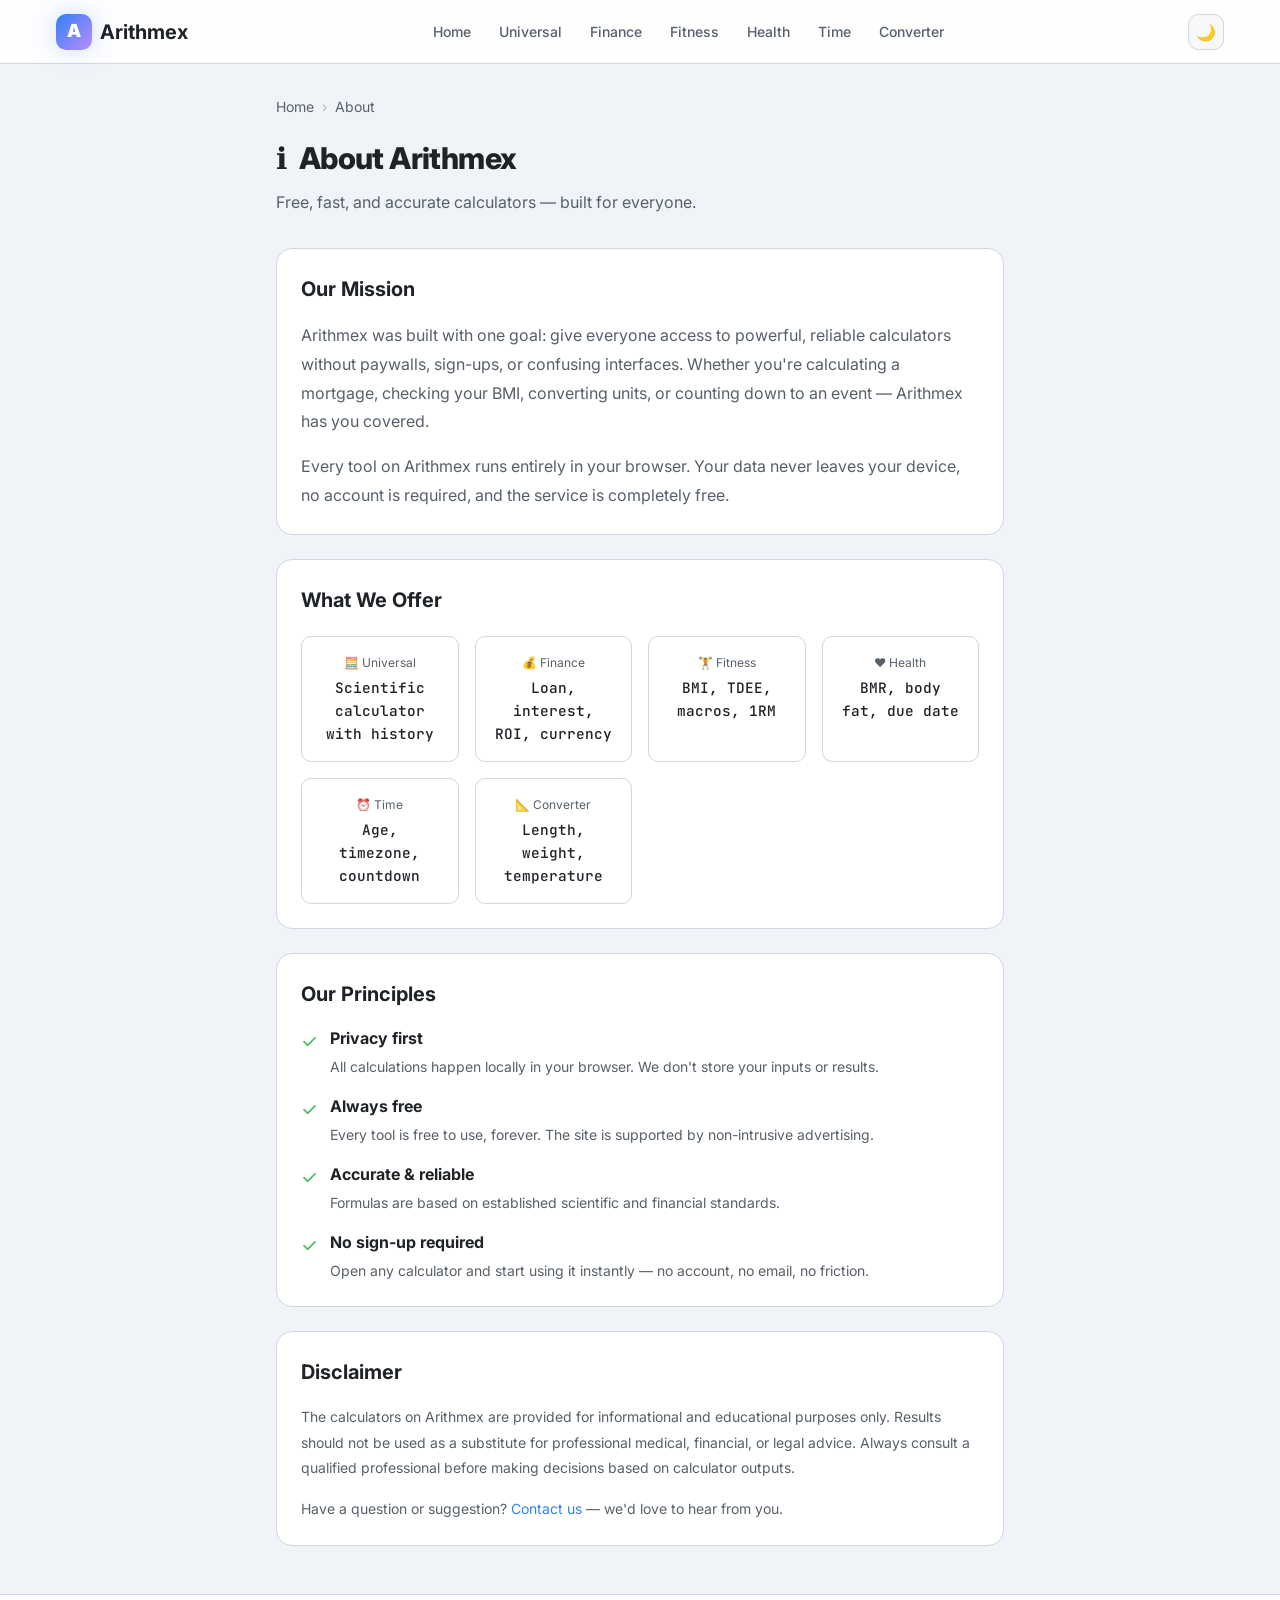
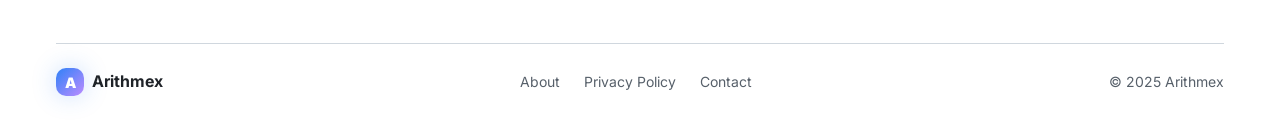
==== about.html @ 17177947 "Add About and Privacy Policy pages, update footer links and sitemap" ====
<!DOCTYPE html>
<html lang="en" data-theme="dark">
<head>
  <meta charset="UTF-8" />
  <meta name="viewport" content="width=device-width, initial-scale=1.0" />
  <title>About — Arithmex</title>
  <meta name="description" content="Arithmex provides free, fast, and accurate online calculators for finance, fitness, health, time and unit conversion. Learn more about our mission." />
  <link rel="canonical" href="https://arithmex.web.app/about" />
  <link rel="preconnect" href="https://fonts.googleapis.com" />
  <link rel="preconnect" href="https://fonts.gstatic.com" crossorigin />
  <link href="https://fonts.googleapis.com/css2?family=Inter:wght@400;500;600;700;800&family=JetBrains+Mono:wght@400;600;700&display=swap" rel="stylesheet" />
  <link rel="stylesheet" href="css/style.css" />
  <link rel="icon" type="image/svg+xml" href="/favicon.svg" />
  <!-- Google Analytics -->
  <script async src="https://www.googletagmanager.com/gtag/js?id=G-JW4KWN47VV"></script>
  <script>
    window.dataLayer = window.dataLayer || [];
    function gtag(){dataLayer.push(arguments);}
    gtag('js', new Date());
    gtag('config', 'G-JW4KWN47VV');
  </script>
  <script async src="https://pagead2.googlesyndication.com/pagead/js/adsbygoogle.js?client=ca-pub-7222025310513192" crossorigin="anonymous"></script>
</head>
<body>

  <header class="site-header">
    <div class="container header-inner">
      <a href="index.html" class="logo"><div class="logo-icon">A</div>Arithmex</a>
      <nav aria-label="Main navigation">
        <ul class="nav-links" id="navLinks">
          <li><a href="index.html">Home</a></li>
          <li><a href="calculators/universal-calculator.html">Universal</a></li>
          <li><a href="calculators/finance-calculator.html">Finance</a></li>
          <li><a href="calculators/fitness-calculator.html">Fitness</a></li>
          <li><a href="calculators/health-calculator.html">Health</a></li>
          <li><a href="calculators/time-calculator.html">Time</a></li>
          <li><a href="calculators/unit-converter.html">Converter</a></li>
        </ul>
      </nav>
      <div class="header-actions">
        <button class="theme-toggle" id="themeToggle" aria-label="Toggle theme"><span id="themeIcon">☀️</span></button>
        <button class="nav-toggle" id="navToggle" aria-label="Open menu" aria-expanded="false"><span></span><span></span><span></span></button>
      </div>
    </div>
  </header>

  <main class="calc-page">
    <div class="container" style="max-width:760px;">

      <div class="breadcrumb">
        <a href="index.html">Home</a><span class="breadcrumb-sep">›</span><span>About</span>
      </div>

      <div class="calc-page-header">
        <h1 class="page-title"><span>ℹ️</span> About Arithmex</h1>
        <p class="page-desc">Free, fast, and accurate calculators — built for everyone.</p>
      </div>

      <div class="panel" style="margin-bottom:1.5rem;">
        <div class="panel-body">
          <h2 style="font-size:1.25rem;font-weight:700;margin-bottom:1rem;">Our Mission</h2>
          <p style="color:var(--clr-text-muted);line-height:1.8;margin-bottom:1rem;">
            Arithmex was built with one goal: give everyone access to powerful, reliable calculators
            without paywalls, sign-ups, or confusing interfaces. Whether you're calculating a mortgage,
            checking your BMI, converting units, or counting down to an event — Arithmex has you covered.
          </p>
          <p style="color:var(--clr-text-muted);line-height:1.8;">
            Every tool on Arithmex runs entirely in your browser. Your data never leaves your device,
            no account is required, and the service is completely free.
          </p>
        </div>
      </div>

      <div class="panel" style="margin-bottom:1.5rem;">
        <div class="panel-body">
          <h2 style="font-size:1.25rem;font-weight:700;margin-bottom:1.25rem;">What We Offer</h2>
          <div class="result-grid">
            <div class="result-item">
              <div class="result-item-label">🧮 Universal</div>
              <div class="result-item-value" style="font-size:.9rem;font-weight:500;">Scientific calculator with history</div>
            </div>
            <div class="result-item">
              <div class="result-item-label">💰 Finance</div>
              <div class="result-item-value" style="font-size:.9rem;font-weight:500;">Loan, interest, ROI, currency</div>
            </div>
            <div class="result-item">
              <div class="result-item-label">🏋️ Fitness</div>
              <div class="result-item-value" style="font-size:.9rem;font-weight:500;">BMI, TDEE, macros, 1RM</div>
            </div>
            <div class="result-item">
              <div class="result-item-label">❤️ Health</div>
              <div class="result-item-value" style="font-size:.9rem;font-weight:500;">BMR, body fat, due date</div>
            </div>
            <div class="result-item">
              <div class="result-item-label">⏰ Time</div>
              <div class="result-item-value" style="font-size:.9rem;font-weight:500;">Age, timezone, countdown</div>
            </div>
            <div class="result-item">
              <div class="result-item-label">📐 Converter</div>
              <div class="result-item-value" style="font-size:.9rem;font-weight:500;">Length, weight, temperature</div>
            </div>
          </div>
        </div>
      </div>

      <div class="panel" style="margin-bottom:1.5rem;">
        <div class="panel-body">
          <h2 style="font-size:1.25rem;font-weight:700;margin-bottom:1rem;">Our Principles</h2>
          <ul style="list-style:none;display:flex;flex-direction:column;gap:1rem;">
            <li style="display:flex;gap:.75rem;align-items:flex-start;">
              <span style="color:var(--clr-accent);font-size:1.2rem;flex-shrink:0;">✓</span>
              <div>
                <strong>Privacy first</strong>
                <p style="color:var(--clr-text-muted);font-size:.875rem;margin-top:.25rem;">All calculations happen locally in your browser. We don't store your inputs or results.</p>
              </div>
            </li>
            <li style="display:flex;gap:.75rem;align-items:flex-start;">
              <span style="color:var(--clr-accent);font-size:1.2rem;flex-shrink:0;">✓</span>
              <div>
                <strong>Always free</strong>
                <p style="color:var(--clr-text-muted);font-size:.875rem;margin-top:.25rem;">Every tool is free to use, forever. The site is supported by non-intrusive advertising.</p>
              </div>
            </li>
            <li style="display:flex;gap:.75rem;align-items:flex-start;">
              <span style="color:var(--clr-accent);font-size:1.2rem;flex-shrink:0;">✓</span>
              <div>
                <strong>Accurate &amp; reliable</strong>
                <p style="color:var(--clr-text-muted);font-size:.875rem;margin-top:.25rem;">Formulas are based on established scientific and financial standards.</p>
              </div>
            </li>
            <li style="display:flex;gap:.75rem;align-items:flex-start;">
              <span style="color:var(--clr-accent);font-size:1.2rem;flex-shrink:0;">✓</span>
              <div>
                <strong>No sign-up required</strong>
                <p style="color:var(--clr-text-muted);font-size:.875rem;margin-top:.25rem;">Open any calculator and start using it instantly — no account, no email, no friction.</p>
              </div>
            </li>
          </ul>
        </div>
      </div>

      <div class="panel">
        <div class="panel-body">
          <h2 style="font-size:1.25rem;font-weight:700;margin-bottom:1rem;">Disclaimer</h2>
          <p style="color:var(--clr-text-muted);line-height:1.8;font-size:.875rem;">
            The calculators on Arithmex are provided for informational and educational purposes only.
            Results should not be used as a substitute for professional medical, financial, or legal advice.
            Always consult a qualified professional before making decisions based on calculator outputs.
          </p>
          <p style="color:var(--clr-text-muted);line-height:1.8;font-size:.875rem;margin-top:1rem;">
            Have a question or suggestion? <a href="contact.html">Contact us</a> — we'd love to hear from you.
          </p>
        </div>
      </div>

    </div>
  </main>

  <footer class="site-footer">
    <div class="container">
      <div class="footer-bottom">
        <a href="index.html" class="logo" style="font-size:1rem;"><div class="logo-icon" style="width:28px;height:28px;font-size:.9rem;">A</div>Arithmex</a>
        <div style="display:flex;gap:1.5rem;font-size:.875rem;color:var(--clr-text-muted);">
          <a href="about.html" style="color:var(--clr-text-muted);">About</a>
          <a href="privacy.html" style="color:var(--clr-text-muted);">Privacy Policy</a>
          <a href="contact.html" style="color:var(--clr-text-muted);">Contact</a>
        </div>
        <span class="text-muted text-sm">© 2025 Arithmex</span>
      </div>
    </div>
  </footer>

  <script src="js/main.js"></script>
</body>
</html>
---- css/style.css ----
/* ============================================================
   Arithmex — Main Stylesheet
   Design System: CSS Custom Properties + Mobile-First
   ============================================================ */

/* ── Reset & Base ── */
*, *::before, *::after { box-sizing: border-box; margin: 0; padding: 0; }

:root {
  /* Colors */
  --clr-bg:         #0d1117;
  --clr-surface:    #161b22;
  --clr-surface-2:  #21262d;
  --clr-border:     #30363d;
  --clr-text:       #e6edf3;
  --clr-text-muted: #8b949e;
  --clr-primary:    #2f81f7;
  --clr-primary-h:  #388bfd;
  --clr-accent:     #3fb950;
  --clr-warn:       #d29922;
  --clr-danger:     #f85149;
  --clr-purple:     #bc8cff;

  /* Typography */
  --font-base: 'Inter', system-ui, -apple-system, sans-serif;
  --font-mono: 'JetBrains Mono', 'Fira Code', monospace;
  --fs-xs:  0.75rem;
  --fs-sm:  0.875rem;
  --fs-md:  1rem;
  --fs-lg:  1.125rem;
  --fs-xl:  1.25rem;
  --fs-2xl: 1.5rem;
  --fs-3xl: 1.875rem;
  --fs-4xl: 2.25rem;
  --fs-5xl: 3rem;

  /* Spacing */
  --sp-1: 0.25rem; --sp-2: 0.5rem; --sp-3: 0.75rem;
  --sp-4: 1rem;    --sp-6: 1.5rem; --sp-8: 2rem;
  --sp-10: 2.5rem; --sp-12: 3rem;  --sp-16: 4rem;

  /* Radii */
  --r-sm: 6px; --r-md: 10px; --r-lg: 16px; --r-xl: 24px; --r-full: 9999px;

  /* Shadows */
  --shadow-sm: 0 1px 3px rgba(0,0,0,.4);
  --shadow-md: 0 4px 16px rgba(0,0,0,.5);
  --shadow-lg: 0 8px 32px rgba(0,0,0,.6);
  --shadow-glow: 0 0 24px rgba(47,129,247,.25);

  /* Transitions */
  --tr-fast: 150ms ease;
  --tr-base: 250ms ease;
  --tr-slow: 400ms ease;

  /* Layout */
  --max-w: 1200px;
  --header-h: 64px;
}

/* Light mode overrides */
[data-theme="light"] {
  --clr-bg:         #f0f4f8;
  --clr-surface:    #ffffff;
  --clr-surface-2:  #f6f8fa;
  --clr-border:     #d0d7de;
  --clr-text:       #1f2328;
  --clr-text-muted: #57606a;
  --shadow-sm: 0 1px 3px rgba(0,0,0,.12);
  --shadow-md: 0 4px 16px rgba(0,0,0,.12);
  --shadow-lg: 0 8px 32px rgba(0,0,0,.15);
}

html { scroll-behavior: smooth; font-size: 16px; }

body {
  font-family: var(--font-base);
  background: var(--clr-bg);
  color: var(--clr-text);
  line-height: 1.6;
  min-height: 100vh;
  display: flex;
  flex-direction: column;
  transition: background var(--tr-slow), color var(--tr-slow);
}

a { color: var(--clr-primary); text-decoration: none; transition: color var(--tr-fast); }
a:hover { color: var(--clr-primary-h); }

img { max-width: 100%; display: block; }
button { cursor: pointer; font-family: var(--font-base); border: none; }
input, select, textarea { font-family: var(--font-base); }


/* ── Scrollbar ── */
::-webkit-scrollbar { width: 6px; height: 6px; }
::-webkit-scrollbar-track { background: var(--clr-bg); }
::-webkit-scrollbar-thumb { background: var(--clr-border); border-radius: var(--r-full); }


/* ── Typography Utilities ── */
.text-muted    { color: var(--clr-text-muted); }
.text-primary  { color: var(--clr-primary); }
.text-accent   { color: var(--clr-accent); }
.text-danger   { color: var(--clr-danger); }
.text-center   { text-align: center; }
.text-sm       { font-size: var(--fs-sm); }
.font-mono     { font-family: var(--font-mono); }


/* ── Layout Utilities ── */
.container { width: 100%; max-width: var(--max-w); margin: 0 auto; padding: 0 var(--sp-4); }
.flex      { display: flex; }
.flex-col  { flex-direction: column; }
.items-center { align-items: center; }
.justify-between { justify-content: space-between; }
.gap-2  { gap: var(--sp-2); }
.gap-4  { gap: var(--sp-4); }
.gap-6  { gap: var(--sp-6); }
.grid   { display: grid; }


/* ════════════════════════════════════════
   HEADER / NAVIGATION
   ════════════════════════════════════════ */
.site-header {
  position: sticky;
  top: 0;
  z-index: 100;
  height: var(--header-h);
  background: rgba(13,17,23,.9);
  backdrop-filter: blur(12px);
  -webkit-backdrop-filter: blur(12px);
  border-bottom: 1px solid var(--clr-border);
  display: flex;
  align-items: center;
}

[data-theme="light"] .site-header {
  background: rgba(255,255,255,.9);
}

.header-inner {
  display: flex;
  align-items: center;
  justify-content: space-between;
  width: 100%;
}

.logo {
  display: flex;
  align-items: center;
  gap: var(--sp-2);
  font-size: var(--fs-xl);
  font-weight: 700;
  color: var(--clr-text);
  text-decoration: none;
}

.logo-icon {
  width: 36px;
  height: 36px;
  background: linear-gradient(135deg, var(--clr-primary), var(--clr-purple));
  border-radius: var(--r-md);
  display: flex;
  align-items: center;
  justify-content: center;
  font-size: var(--fs-lg);
  font-weight: 900;
  color: #fff;
  box-shadow: var(--shadow-glow);
}

.nav-links {
  display: flex;
  align-items: center;
  gap: var(--sp-1);
  list-style: none;
}

.nav-links a {
  color: var(--clr-text-muted);
  font-size: var(--fs-sm);
  font-weight: 500;
  padding: var(--sp-2) var(--sp-3);
  border-radius: var(--r-sm);
  transition: all var(--tr-fast);
}

.nav-links a:hover,
.nav-links a.active {
  color: var(--clr-text);
  background: var(--clr-surface-2);
}

.header-actions {
  display: flex;
  align-items: center;
  gap: var(--sp-2);
}

/* Theme toggle */
.theme-toggle {
  width: 36px;
  height: 36px;
  border-radius: var(--r-md);
  background: var(--clr-surface-2);
  border: 1px solid var(--clr-border);
  color: var(--clr-text-muted);
  font-size: var(--fs-md);
  display: flex;
  align-items: center;
  justify-content: center;
  transition: all var(--tr-fast);
}
.theme-toggle:hover { color: var(--clr-text); background: var(--clr-surface); }

/* Mobile hamburger */
.nav-toggle {
  display: none;
  flex-direction: column;
  gap: 5px;
  width: 36px;
  height: 36px;
  align-items: center;
  justify-content: center;
  background: var(--clr-surface-2);
  border: 1px solid var(--clr-border);
  border-radius: var(--r-md);
}
.nav-toggle span {
  display: block;
  width: 18px;
  height: 2px;
  background: var(--clr-text-muted);
  border-radius: 2px;
  transition: all var(--tr-base);
}
.nav-toggle.open span:nth-child(1) { transform: translateY(7px) rotate(45deg); }
.nav-toggle.open span:nth-child(2) { opacity: 0; }
.nav-toggle.open span:nth-child(3) { transform: translateY(-7px) rotate(-45deg); }

@media (max-width: 768px) {
  .nav-toggle { display: flex; }
  .nav-links {
    display: none;
    position: absolute;
    top: var(--header-h);
    left: 0; right: 0;
    background: var(--clr-surface);
    border-bottom: 1px solid var(--clr-border);
    flex-direction: column;
    padding: var(--sp-4);
    gap: var(--sp-1);
    box-shadow: var(--shadow-md);
  }
  .nav-links.open { display: flex; }
  .nav-links a { width: 100%; padding: var(--sp-3) var(--sp-4); }
}


/* ════════════════════════════════════════
   HERO SECTION
   ════════════════════════════════════════ */
.hero {
  padding: var(--sp-16) 0 var(--sp-12);
  text-align: center;
  position: relative;
  overflow: hidden;
}

.hero::before {
  content: '';
  position: absolute;
  inset: 0;
  background: radial-gradient(ellipse 80% 60% at 50% 0%, rgba(47,129,247,.15) 0%, transparent 70%);
  pointer-events: none;
}

.hero-badge {
  display: inline-flex;
  align-items: center;
  gap: var(--sp-2);
  background: rgba(47,129,247,.1);
  border: 1px solid rgba(47,129,247,.3);
  color: var(--clr-primary);
  font-size: var(--fs-xs);
  font-weight: 600;
  letter-spacing: .06em;
  text-transform: uppercase;
  padding: var(--sp-1) var(--sp-3);
  border-radius: var(--r-full);
  margin-bottom: var(--sp-6);
}

.hero h1 {
  font-size: clamp(var(--fs-3xl), 6vw, var(--fs-5xl));
  font-weight: 800;
  line-height: 1.1;
  letter-spacing: -.02em;
  margin-bottom: var(--sp-6);
}

.hero h1 .gradient-text {
  background: linear-gradient(135deg, var(--clr-primary) 0%, var(--clr-purple) 100%);
  -webkit-background-clip: text;
  -webkit-text-fill-color: transparent;
  background-clip: text;
}

.hero p {
  font-size: var(--fs-lg);
  color: var(--clr-text-muted);
  max-width: 560px;
  margin: 0 auto var(--sp-8);
  line-height: 1.7;
}

.hero-actions {
  display: flex;
  gap: var(--sp-3);
  justify-content: center;
  flex-wrap: wrap;
}

.hero-stats {
  display: flex;
  gap: var(--sp-8);
  justify-content: center;
  margin-top: var(--sp-12);
  flex-wrap: wrap;
}

.hero-stat {
  text-align: center;
}

.hero-stat-num {
  font-size: var(--fs-3xl);
  font-weight: 800;
  color: var(--clr-primary);
  display: block;
}

.hero-stat-label {
  font-size: var(--fs-sm);
  color: var(--clr-text-muted);
}


/* ════════════════════════════════════════
   BUTTONS
   ════════════════════════════════════════ */
.btn {
  display: inline-flex;
  align-items: center;
  gap: var(--sp-2);
  padding: var(--sp-3) var(--sp-6);
  border-radius: var(--r-md);
  font-size: var(--fs-sm);
  font-weight: 600;
  transition: all var(--tr-fast);
  border: 1px solid transparent;
  white-space: nowrap;
}

.btn-primary {
  background: var(--clr-primary);
  color: #fff;
  box-shadow: 0 0 20px rgba(47,129,247,.3);
}
.btn-primary:hover {
  background: var(--clr-primary-h);
  color: #fff;
  box-shadow: 0 0 28px rgba(47,129,247,.5);
  transform: translateY(-1px);
}

.btn-outline {
  background: transparent;
  border-color: var(--clr-border);
  color: var(--clr-text);
}
.btn-outline:hover {
  background: var(--clr-surface-2);
  border-color: var(--clr-text-muted);
  color: var(--clr-text);
}

.btn-sm {
  padding: var(--sp-2) var(--sp-4);
  font-size: var(--fs-xs);
}

.btn-lg {
  padding: var(--sp-4) var(--sp-8);
  font-size: var(--fs-md);
}

.btn-danger {
  background: var(--clr-danger);
  color: #fff;
}
.btn-danger:hover { opacity: .85; }

.btn-accent {
  background: var(--clr-accent);
  color: #000;
}
.btn-accent:hover { opacity: .85; }


/* ════════════════════════════════════════
   CARD GRID
   ════════════════════════════════════════ */
.section {
  padding: var(--sp-12) 0;
}

.section-title {
  font-size: var(--fs-2xl);
  font-weight: 700;
  margin-bottom: var(--sp-2);
}

.section-subtitle {
  color: var(--clr-text-muted);
  margin-bottom: var(--sp-8);
}

.card-grid {
  display: grid;
  grid-template-columns: repeat(auto-fill, minmax(280px, 1fr));
  gap: var(--sp-6);
}

.calc-card {
  background: var(--clr-surface);
  border: 1px solid var(--clr-border);
  border-radius: var(--r-lg);
  padding: var(--sp-6);
  display: flex;
  flex-direction: column;
  gap: var(--sp-4);
  transition: all var(--tr-base);
  text-decoration: none;
  color: var(--clr-text);
  position: relative;
  overflow: hidden;
}

.calc-card::before {
  content: '';
  position: absolute;
  inset: 0;
  opacity: 0;
  transition: opacity var(--tr-base);
  border-radius: var(--r-lg);
}

.calc-card:hover {
  border-color: var(--clr-primary);
  transform: translateY(-4px);
  box-shadow: var(--shadow-lg), 0 0 30px rgba(47,129,247,.15);
  color: var(--clr-text);
}

.card-icon {
  width: 52px;
  height: 52px;
  border-radius: var(--r-md);
  display: flex;
  align-items: center;
  justify-content: center;
  font-size: 1.5rem;
  flex-shrink: 0;
}

.card-icon.blue   { background: rgba(47,129,247,.15);  color: var(--clr-primary); }
.card-icon.green  { background: rgba(63,185,80,.15);   color: var(--clr-accent); }
.card-icon.purple { background: rgba(188,140,255,.15); color: var(--clr-purple); }
.card-icon.orange { background: rgba(210,153,34,.15);  color: var(--clr-warn); }
.card-icon.red    { background: rgba(248,81,73,.15);   color: var(--clr-danger); }
.card-icon.cyan   { background: rgba(88,212,255,.15);  color: #58d4ff; }

.card-body { flex: 1; }
.card-title { font-size: var(--fs-lg); font-weight: 700; margin-bottom: var(--sp-2); }
.card-desc  { font-size: var(--fs-sm); color: var(--clr-text-muted); line-height: 1.6; }

.card-tags {
  display: flex;
  gap: var(--sp-2);
  flex-wrap: wrap;
}

.tag {
  font-size: var(--fs-xs);
  padding: 2px var(--sp-2);
  border-radius: var(--r-full);
  background: var(--clr-surface-2);
  color: var(--clr-text-muted);
  border: 1px solid var(--clr-border);
}

.card-arrow {
  align-self: flex-end;
  color: var(--clr-text-muted);
  font-size: 1.2rem;
  transition: transform var(--tr-fast);
}
.calc-card:hover .card-arrow { transform: translateX(4px); color: var(--clr-primary); }


/* ════════════════════════════════════════
   CALCULATOR PAGE LAYOUT
   ════════════════════════════════════════ */
.calc-page {
  flex: 1;
  padding: var(--sp-8) 0 var(--sp-12);
}

.calc-page-header {
  margin-bottom: var(--sp-8);
}

.breadcrumb {
  display: flex;
  align-items: center;
  gap: var(--sp-2);
  font-size: var(--fs-sm);
  color: var(--clr-text-muted);
  margin-bottom: var(--sp-4);
}
.breadcrumb a { color: var(--clr-text-muted); }
.breadcrumb a:hover { color: var(--clr-primary); }
.breadcrumb-sep { opacity: .4; }

.page-title {
  font-size: var(--fs-3xl);
  font-weight: 800;
  letter-spacing: -.02em;
  display: flex;
  align-items: center;
  gap: var(--sp-3);
}

.page-desc {
  color: var(--clr-text-muted);
  margin-top: var(--sp-2);
  font-size: var(--fs-md);
}

/* Two-column calc layout */
.calc-layout {
  display: grid;
  grid-template-columns: 1fr 320px;
  gap: var(--sp-6);
  align-items: start;
}

@media (max-width: 1024px) {
  .calc-layout { grid-template-columns: 1fr; }
}

.calc-main { display: flex; flex-direction: column; gap: var(--sp-6); }
.calc-sidebar { display: flex; flex-direction: column; gap: var(--sp-4); }


/* ════════════════════════════════════════
   CALCULATOR PANELS / TABS
   ════════════════════════════════════════ */
.panel {
  background: var(--clr-surface);
  border: 1px solid var(--clr-border);
  border-radius: var(--r-lg);
  overflow: hidden;
}

.panel-header {
  padding: var(--sp-4) var(--sp-6);
  border-bottom: 1px solid var(--clr-border);
  display: flex;
  align-items: center;
  justify-content: space-between;
}

.panel-title {
  font-size: var(--fs-md);
  font-weight: 600;
}

.panel-body { padding: var(--sp-6); }

/* Tabs */
.tabs {
  display: flex;
  border-bottom: 1px solid var(--clr-border);
  overflow-x: auto;
  scrollbar-width: none;
}
.tabs::-webkit-scrollbar { display: none; }

.tab-btn {
  padding: var(--sp-3) var(--sp-4);
  font-size: var(--fs-sm);
  font-weight: 500;
  color: var(--clr-text-muted);
  background: transparent;
  border: none;
  border-bottom: 2px solid transparent;
  white-space: nowrap;
  transition: all var(--tr-fast);
  flex-shrink: 0;
}
.tab-btn:hover { color: var(--clr-text); background: var(--clr-surface-2); }
.tab-btn.active { color: var(--clr-primary); border-bottom-color: var(--clr-primary); }

.tab-pane { display: none; padding: var(--sp-6); }
.tab-pane.active { display: block; }


/* ════════════════════════════════════════
   FORM CONTROLS
   ════════════════════════════════════════ */
.form-group {
  display: flex;
  flex-direction: column;
  gap: var(--sp-2);
  margin-bottom: var(--sp-4);
}

.form-label {
  font-size: var(--fs-sm);
  font-weight: 500;
  color: var(--clr-text-muted);
}

.form-row {
  display: grid;
  grid-template-columns: 1fr 1fr;
  gap: var(--sp-4);
}

@media (max-width: 500px) { .form-row { grid-template-columns: 1fr; } }

.form-control {
  width: 100%;
  padding: var(--sp-3) var(--sp-4);
  background: var(--clr-surface-2);
  border: 1px solid var(--clr-border);
  border-radius: var(--r-md);
  color: var(--clr-text);
  font-size: var(--fs-md);
  transition: border-color var(--tr-fast), box-shadow var(--tr-fast);
  outline: none;
}

.form-control:focus {
  border-color: var(--clr-primary);
  box-shadow: 0 0 0 3px rgba(47,129,247,.15);
}

.form-control::placeholder { color: var(--clr-text-muted); opacity: .6; }

select.form-control {
  cursor: pointer;
  appearance: none;
  background-image: url("data:image/svg+xml,%3Csvg xmlns='http://www.w3.org/2000/svg' width='12' height='8' viewBox='0 0 12 8'%3E%3Cpath fill='%238b949e' d='M1 1l5 5 5-5'/%3E%3C/svg%3E");
  background-repeat: no-repeat;
  background-position: right 12px center;
  padding-right: 36px;
}

.input-group {
  display: flex;
  align-items: stretch;
}

.input-group .form-control { border-radius: var(--r-md) 0 0 var(--r-md); border-right: none; }
.input-addon {
  padding: var(--sp-3) var(--sp-3);
  background: var(--clr-surface-2);
  border: 1px solid var(--clr-border);
  border-left: none;
  border-radius: 0 var(--r-md) var(--r-md) 0;
  color: var(--clr-text-muted);
  font-size: var(--fs-sm);
  display: flex;
  align-items: center;
  white-space: nowrap;
}

.radio-group {
  display: flex;
  gap: var(--sp-2);
  flex-wrap: wrap;
}

.radio-btn {
  flex: 1;
  min-width: 80px;
}

.radio-btn input { display: none; }

.radio-btn label {
  display: block;
  text-align: center;
  padding: var(--sp-2) var(--sp-3);
  border: 1px solid var(--clr-border);
  border-radius: var(--r-md);
  font-size: var(--fs-sm);
  cursor: pointer;
  color: var(--clr-text-muted);
  transition: all var(--tr-fast);
}

.radio-btn input:checked + label {
  background: var(--clr-primary);
  border-color: var(--clr-primary);
  color: #fff;
}

.radio-btn label:hover {
  border-color: var(--clr-primary);
  color: var(--clr-text);
}


/* ════════════════════════════════════════
   RESULT BOX
   ════════════════════════════════════════ */
.result-box {
  background: var(--clr-surface-2);
  border: 1px solid var(--clr-border);
  border-radius: var(--r-md);
  padding: var(--sp-4) var(--sp-6);
  margin-top: var(--sp-4);
}

.result-box.success { border-color: var(--clr-accent); background: rgba(63,185,80,.08); }
.result-box.warn    { border-color: var(--clr-warn);   background: rgba(210,153,34,.08); }
.result-box.danger  { border-color: var(--clr-danger); background: rgba(248,81,73,.08); }
.result-box.info    { border-color: var(--clr-primary); background: rgba(47,129,247,.08); }

.result-label {
  font-size: var(--fs-xs);
  text-transform: uppercase;
  letter-spacing: .08em;
  color: var(--clr-text-muted);
  font-weight: 600;
  margin-bottom: var(--sp-1);
}

.result-value {
  font-size: var(--fs-2xl);
  font-weight: 800;
  font-family: var(--font-mono);
  color: var(--clr-text);
  word-break: break-all;
}

.result-value.large { font-size: var(--fs-3xl); }

.result-note {
  font-size: var(--fs-sm);
  color: var(--clr-text-muted);
  margin-top: var(--sp-1);
}

.result-grid {
  display: grid;
  grid-template-columns: repeat(auto-fit, minmax(140px, 1fr));
  gap: var(--sp-4);
  margin-top: var(--sp-4);
}

.result-item {
  background: var(--clr-surface);
  border: 1px solid var(--clr-border);
  border-radius: var(--r-md);
  padding: var(--sp-4);
  text-align: center;
}

.result-item-label { font-size: var(--fs-xs); color: var(--clr-text-muted); margin-bottom: var(--sp-1); }
.result-item-value { font-size: var(--fs-xl); font-weight: 700; font-family: var(--font-mono); }


/* ════════════════════════════════════════
   UNIVERSAL CALCULATOR
   ════════════════════════════════════════ */
.calc-display {
  background: var(--clr-surface-2);
  border-radius: var(--r-md);
  padding: var(--sp-4) var(--sp-6);
  margin-bottom: var(--sp-4);
  text-align: right;
  min-height: 100px;
  display: flex;
  flex-direction: column;
  justify-content: flex-end;
}

.calc-expr {
  font-size: var(--fs-sm);
  color: var(--clr-text-muted);
  font-family: var(--font-mono);
  min-height: 20px;
  word-break: break-all;
}

.calc-result {
  font-size: var(--fs-4xl);
  font-weight: 700;
  font-family: var(--font-mono);
  word-break: break-all;
  transition: font-size var(--tr-fast);
}

.calc-buttons {
  display: grid;
  grid-template-columns: repeat(4, 1fr);
  gap: var(--sp-2);
}

.calc-btn {
  padding: var(--sp-4);
  border-radius: var(--r-md);
  font-size: var(--fs-lg);
  font-weight: 600;
  font-family: var(--font-mono);
  background: var(--clr-surface-2);
  border: 1px solid var(--clr-border);
  color: var(--clr-text);
  transition: all var(--tr-fast);
  user-select: none;
  touch-action: manipulation;
}

.calc-btn:hover  { background: var(--clr-surface); border-color: var(--clr-text-muted); }
.calc-btn:active { transform: scale(.95); }
.calc-btn.op     { color: var(--clr-primary); }
.calc-btn.fn     { color: var(--clr-purple); font-size: var(--fs-sm); }
.calc-btn.eq     { background: var(--clr-primary); border-color: var(--clr-primary); color: #fff; }
.calc-btn.eq:hover { background: var(--clr-primary-h); }
.calc-btn.clr    { color: var(--clr-danger); }
.calc-btn.span-2 { grid-column: span 2; }


/* ════════════════════════════════════════
   HISTORY LIST
   ════════════════════════════════════════ */
.history-list {
  list-style: none;
  display: flex;
  flex-direction: column;
  gap: var(--sp-2);
  max-height: 240px;
  overflow-y: auto;
}

.history-item {
  display: flex;
  justify-content: space-between;
  align-items: center;
  padding: var(--sp-3) var(--sp-4);
  background: var(--clr-surface-2);
  border-radius: var(--r-md);
  border: 1px solid var(--clr-border);
  font-size: var(--fs-sm);
  gap: var(--sp-3);
  cursor: pointer;
  transition: border-color var(--tr-fast);
}
.history-item:hover { border-color: var(--clr-primary); }

.history-expr { color: var(--clr-text-muted); font-family: var(--font-mono); flex: 1; truncate: ellipsis; overflow: hidden; white-space: nowrap; }
.history-val  { font-family: var(--font-mono); font-weight: 600; color: var(--clr-primary); white-space: nowrap; }

.empty-state {
  text-align: center;
  padding: var(--sp-8);
  color: var(--clr-text-muted);
  font-size: var(--fs-sm);
}


/* ════════════════════════════════════════
   UNIT CONVERTER
   ════════════════════════════════════════ */
.converter-row {
  display: grid;
  grid-template-columns: 1fr auto 1fr;
  gap: var(--sp-4);
  align-items: end;
}

@media (max-width: 500px) {
  .converter-row { grid-template-columns: 1fr; }
  .swap-btn { justify-self: center; }
}

.swap-btn {
  width: 40px;
  height: 40px;
  border-radius: var(--r-full);
  background: var(--clr-surface-2);
  border: 1px solid var(--clr-border);
  color: var(--clr-text-muted);
  font-size: 1.2rem;
  display: flex;
  align-items: center;
  justify-content: center;
  transition: all var(--tr-fast);
  flex-shrink: 0;
}
.swap-btn:hover { color: var(--clr-primary); border-color: var(--clr-primary); transform: rotate(180deg); }


/* ════════════════════════════════════════
   AD SPACES
   ════════════════════════════════════════ */
.ad-space {
  background: var(--clr-surface);
  border: 1px dashed var(--clr-border);
  border-radius: var(--r-md);
  display: flex;
  align-items: center;
  justify-content: center;
  color: var(--clr-text-muted);
  font-size: var(--fs-xs);
  text-align: center;
  flex-direction: column;
  gap: var(--sp-2);
  opacity: .5;
}

.ad-space-leaderboard { height: 90px; width: 100%; margin-bottom: var(--sp-6); }
.ad-space-rectangle   { height: 250px; width: 100%; }
.ad-space-sidebar     { min-height: 300px; width: 100%; }

.ad-label { font-weight: 600; font-size: var(--fs-xs); text-transform: uppercase; letter-spacing: .08em; }


/* ════════════════════════════════════════
   FOOTER
   ════════════════════════════════════════ */
.site-footer {
  background: var(--clr-surface);
  border-top: 1px solid var(--clr-border);
  padding: var(--sp-12) 0 var(--sp-6);
  margin-top: auto;
}

.footer-grid {
  display: grid;
  grid-template-columns: 2fr 1fr 1fr 1fr;
  gap: var(--sp-8);
  margin-bottom: var(--sp-10);
}

@media (max-width: 768px) {
  .footer-grid { grid-template-columns: 1fr 1fr; }
}
@media (max-width: 480px) {
  .footer-grid { grid-template-columns: 1fr; }
}

.footer-brand p {
  font-size: var(--fs-sm);
  color: var(--clr-text-muted);
  margin-top: var(--sp-3);
  line-height: 1.7;
  max-width: 260px;
}

.footer-col-title {
  font-size: var(--fs-sm);
  font-weight: 700;
  margin-bottom: var(--sp-4);
  color: var(--clr-text);
}

.footer-links {
  list-style: none;
  display: flex;
  flex-direction: column;
  gap: var(--sp-2);
}

.footer-links a {
  font-size: var(--fs-sm);
  color: var(--clr-text-muted);
  transition: color var(--tr-fast);
}
.footer-links a:hover { color: var(--clr-primary); }

.footer-bottom {
  display: flex;
  align-items: center;
  justify-content: space-between;
  padding-top: var(--sp-6);
  border-top: 1px solid var(--clr-border);
  font-size: var(--fs-sm);
  color: var(--clr-text-muted);
  flex-wrap: wrap;
  gap: var(--sp-4);
}


/* ════════════════════════════════════════
   MISC / UTILITIES
   ════════════════════════════════════════ */
.divider {
  border: none;
  border-top: 1px solid var(--clr-border);
  margin: var(--sp-6) 0;
}

.badge {
  display: inline-flex;
  align-items: center;
  padding: 2px var(--sp-2);
  border-radius: var(--r-full);
  font-size: var(--fs-xs);
  font-weight: 600;
}
.badge-blue   { background: rgba(47,129,247,.15); color: var(--clr-primary); }
.badge-green  { background: rgba(63,185,80,.15);  color: var(--clr-accent); }
.badge-red    { background: rgba(248,81,73,.15);  color: var(--clr-danger); }
.badge-orange { background: rgba(210,153,34,.15); color: var(--clr-warn); }

.progress-bar {
  height: 8px;
  background: var(--clr-surface-2);
  border-radius: var(--r-full);
  overflow: hidden;
}
.progress-fill {
  height: 100%;
  background: linear-gradient(90deg, var(--clr-primary), var(--clr-purple));
  border-radius: var(--r-full);
  transition: width .5s ease;
}

.copy-btn {
  padding: var(--sp-1) var(--sp-3);
  background: var(--clr-surface-2);
  border: 1px solid var(--clr-border);
  border-radius: var(--r-sm);
  color: var(--clr-text-muted);
  font-size: var(--fs-xs);
  transition: all var(--tr-fast);
  cursor: pointer;
  display: inline-flex;
  align-items: center;
  gap: var(--sp-1);
}
.copy-btn:hover { color: var(--clr-primary); border-color: var(--clr-primary); }
.copy-btn.copied { color: var(--clr-accent); border-color: var(--clr-accent); }

.tooltip-wrap { position: relative; display: inline-flex; }
.tooltip {
  position: absolute;
  bottom: calc(100% + 6px);
  left: 50%;
  transform: translateX(-50%);
  background: var(--clr-surface-2);
  border: 1px solid var(--clr-border);
  border-radius: var(--r-sm);
  padding: var(--sp-1) var(--sp-3);
  font-size: var(--fs-xs);
  white-space: nowrap;
  pointer-events: none;
  opacity: 0;
  transition: opacity var(--tr-fast);
}
.tooltip-wrap:hover .tooltip { opacity: 1; }

.hidden { display: none !important; }
.sr-only { position: absolute; width: 1px; height: 1px; overflow: hidden; clip: rect(0,0,0,0); }

/* Print styles */
@media print {
  .site-header, .site-footer, .ad-space, .calc-sidebar { display: none !important; }
  .calc-layout { grid-template-columns: 1fr !important; }
  body { background: #fff; color: #000; }
}

/* Animations */
@keyframes fadeIn   { from { opacity: 0; transform: translateY(8px); } to { opacity: 1; transform: none; } }
@keyframes slideIn  { from { opacity: 0; transform: translateX(-8px); } to { opacity: 1; transform: none; } }
@keyframes pulse    { 0%,100% { opacity: 1; } 50% { opacity: .5; } }
@keyframes spin     { from { transform: rotate(0deg); } to { transform: rotate(360deg); } }

.animate-fade  { animation: fadeIn .3s ease both; }
.animate-slide { animation: slideIn .3s ease both; }

/* Countdown display */
.countdown-display {
  font-size: var(--fs-4xl);
  font-weight: 800;
  font-family: var(--font-mono);
  text-align: center;
  letter-spacing: .05em;
  color: var(--clr-primary);
  padding: var(--sp-6);
  background: var(--clr-surface-2);
  border-radius: var(--r-lg);
  margin: var(--sp-4) 0;
}

.countdown-display.warn    { color: var(--clr-warn); }
.countdown-display.danger  { color: var(--clr-danger); animation: pulse 1s infinite; }
.countdown-display.success { color: var(--clr-accent); }

/* Timezone list */
.tz-list {
  display: grid;
  grid-template-columns: repeat(auto-fill, minmax(200px, 1fr));
  gap: var(--sp-3);
  margin-top: var(--sp-4);
}

.tz-card {
  background: var(--clr-surface-2);
  border: 1px solid var(--clr-border);
  border-radius: var(--r-md);
  padding: var(--sp-3) var(--sp-4);
}

.tz-city  { font-size: var(--fs-sm); font-weight: 600; }
.tz-zone  { font-size: var(--fs-xs); color: var(--clr-text-muted); }
.tz-time  { font-size: var(--fs-lg); font-family: var(--font-mono); font-weight: 700; color: var(--clr-primary); margin-top: 2px; }
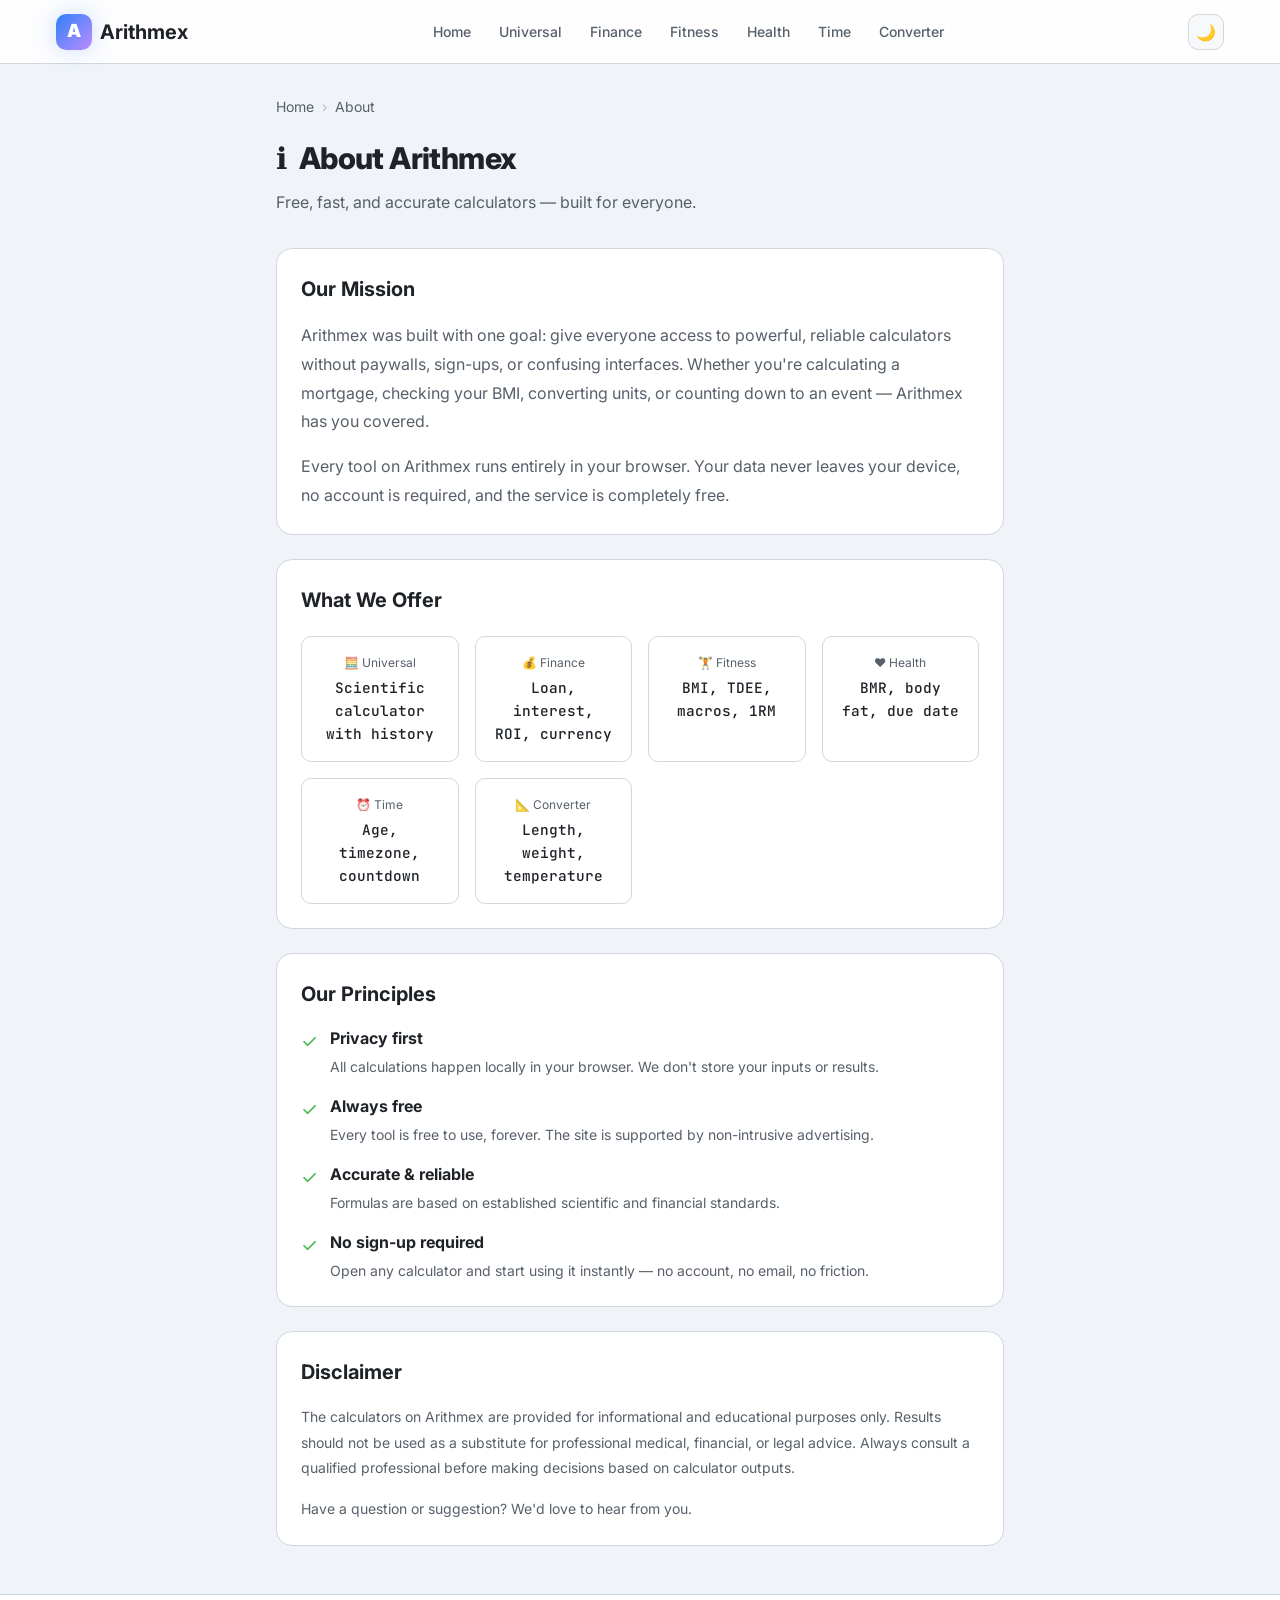
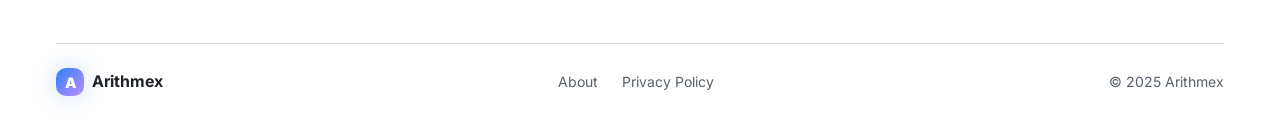
==== commit 8d889338: "Fix broken contact links in About and Privacy pages" ====
--- a/about.html
+++ b/about.html
@@ -148,7 +148,7 @@
             Always consult a qualified professional before making decisions based on calculator outputs.
           </p>
           <p style="color:var(--clr-text-muted);line-height:1.8;font-size:.875rem;margin-top:1rem;">
-            Have a question or suggestion? <a href="contact.html">Contact us</a> — we'd love to hear from you.
+            Have a question or suggestion? We'd love to hear from you.
           </p>
         </div>
       </div>
@@ -163,7 +163,6 @@
         <div style="display:flex;gap:1.5rem;font-size:.875rem;color:var(--clr-text-muted);">
           <a href="about.html" style="color:var(--clr-text-muted);">About</a>
           <a href="privacy.html" style="color:var(--clr-text-muted);">Privacy Policy</a>
-          <a href="contact.html" style="color:var(--clr-text-muted);">Contact</a>
         </div>
         <span class="text-muted text-sm">© 2025 Arithmex</span>
       </div>
